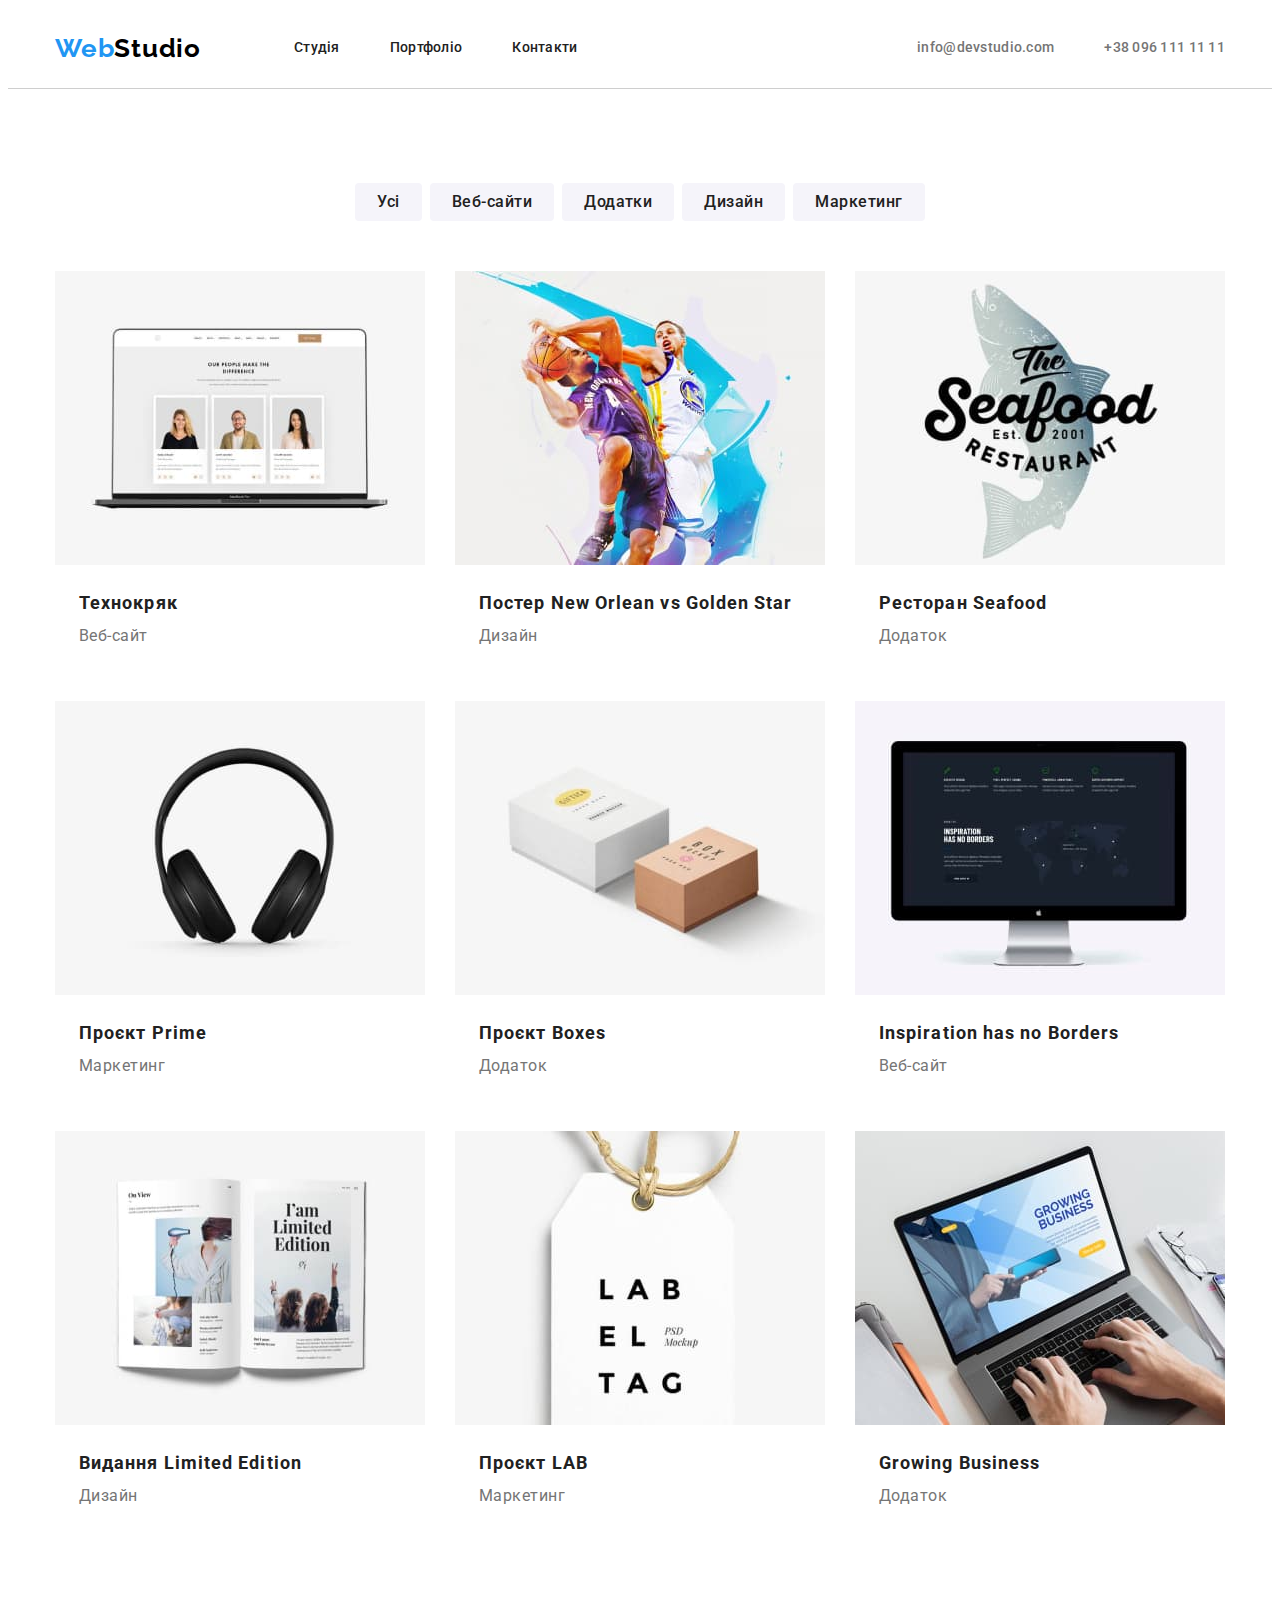
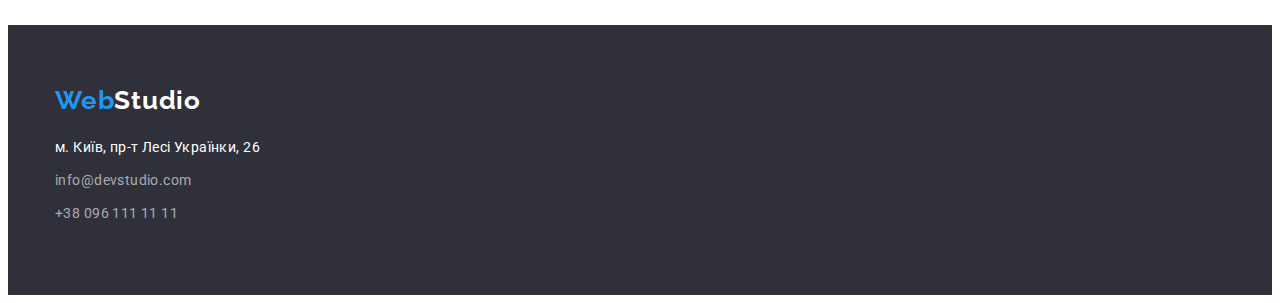
==== portfolio.html @ 45169664 "start" ====
<!DOCTYPE html>
<html lang="uk">
  <head>
    <meta charset="UTF-8" />
    <meta name="description" content="Портфоліо" />
    <link rel="preconnect" href="https://fonts.googleapis.com" />
    <link rel="preconnect" href="https://fonts.gstatic.com" crossorigin />
    <link href="https://fonts.googleapis.com/css2?family=Raleway:wght@700&family=Roboto:wght@400;500;700;900&display=swap" rel="stylesheet" />
    <link
      rel="stylesheet"
      href="https://cdnjs.cloudflare.com/ajax/libs/modern-normalize/1.1.0/modern-normalize.min.css"
      integrity="sha512-wpPYUAdjBVSE4KJnH1VR1HeZfpl1ub8YT/NKx4PuQ5NmX2tKuGu6U/JRp5y+Y8XG2tV+wKQpNHVUX03MfMFn9Q=="
      crossorigin="anonymous"
      referrerpolicy="no-referrer"
    />

    <link href="css/styles.css" rel="stylesheet" />
    <title>Портфоліо</title>
  </head>
  <body>
    <header class="profile">
      <div class="container header">
        <nav class="nav-box">
          <a class="logo" href="./index.html"> Web<span class="remark">Studio</span> </a>
          <ul class="list-head list">
            <li class="li-nav-head"><a class="link nav-head" href="./index.html">Студія</a></li>
            <li class="li-nav-head"><a class="link nav-head" href="./portfolio.html">Портфоліо</a></li>
            <li class="li-nav-head"><a class="link nav-head" href="#">Контакти</a></li>
          </ul>
        </nav>
        <ul class="list-contact list">
          <li class="li-nav-contact"><a class="link contacts" href="mailto:info@devstudio.com">info@devstudio.com</a></li>
          <li class="li-nav-contact"><a class="link contacts" href="tel:+380961111111"> +38 096 111 11 11 </a></li>
        </ul>
      </div>
    </header>

    <main>
      <section class="section">
        <div class="container">
          <h1 class="visually-hidden">Портфоліо</h1>
          <ul class="list-one list">
            <li class="btn-list"><button class="btn" type="button">Усі</button></li>
            <li class="btn-list"><button class="btn" type="button">Веб-сайти</button></li>
            <li class="btn-list"><button class="btn" type="button">Додатки</button></li>
            <li class="btn-list"><button class="btn" type="button">Дизайн</button></li>
            <li class="btn-list"><button class="btn" type="button">Маркетинг</button></li>
          </ul>
          <ul class="list-two list">
            <li class="container-li">
              <img src="./images/technocrack.jpg" alt="Ноутбук" width="370" />
              <div class="img-box">
                <h3 class="name">Технокряк</h3>
                <p class="type">Веб-сайт</p>
              </div>
            </li>
            <li class="container-li">
              <img src="./images/novsgs.jpg" alt="Баскет-лого" width="370" />
              <div class="img-box">
                <h3 class="name">Постер New Orlean vs Golden Star</h3>
                <p class="type">Дизайн</p>
              </div>
            </li>
            <li class="container-li">
              <img src="./images/seafood.jpg" alt="Риба-лого" width="370" />
              <div class="img-box">
                <h3 class="name">Ресторан Seafood</h3>
                <p class="type">Додаток</p>
              </div>
            </li>
            <li class="container-li">
              <img src="./images/earphones.jpg" alt="Навушники" width="370" />
              <div class="img-box">
                <h3 class="name">Проєкт Prime</h3>
                <p class="type">Маркетинг</p>
              </div>
            </li>
            <li class="container-li">
              <img src="./images/boxes.jpg" alt="Коробки" width="370" />
              <div class="img-box">
                <h3 class="name">Проєкт Boxes</h3>
                <p class="type">Додаток</p>
              </div>
            </li>
            <li class="container-li">
              <img src="./images/noborders.jpg" alt="Моноблок" width="370" />
              <div class="img-box">
                <h3 class="name">Inspiration has no Borders</h3>
                <p class="type">Веб-сайт</p>
              </div>
            </li>
            <li class="container-li">
              <img src="./images/limitededition.jpg" alt="Лімітовані журнали" width="370" />
              <div class="img-box">
                <h3 class="name">Видання Limited Edition</h3>
                <p class="type">Дизайн</p>
              </div>
            </li>
            <li class="container-li">
              <img src="./images/lab.jpg" alt="Бирка лаб" width="370" />
              <div class="img-box">
                <h3 class="name">Проєкт LAB</h3>
                <p class="type">Маркетинг</p>
              </div>
            </li>
            <li class="container-li">
              <img src="./images/growingbussiness.jpg" alt="Лептоп" width="370" />
              <div class="img-box">
                <h3 class="name">Growing Business</h3>
                <p class="type">Додаток</p>
              </div>
            </li>
          </ul>
        </div>
      </section>
    </main>

    <footer class="underground">
      <div class="container">
        <a href="./index.html" class="logo">Web<span class="remark-footer">Studio</span></a>
        <address>
          <ul class="list footer-box">
            <li class="footer-address">
              <a class="map" href="https://goo.gl/maps/CPtrU1FHBa2aNyZL9" target="_blank" rel="noopener noreferrer nofollow">м. Київ, пр-т Лесі Українки, 26</a>
            </li>
            <li class="footer-address"><a class="contacts-footer" href="mailto:info@devstudio.com">info@devstudio.com</a></li>
            <li class="footer-address"><a class="contacts-footer" href="tel:+380961111111"> +38 096 111 11 11 </a></li>
          </ul>
        </address>
      </div>
    </footer>
  </body>
</html>
---- css/styles.css ----
body {
    font-family: 'Roboto', sans-serif;
}

*,
*::before,
*::after {
    box-sizing: border-box;
}

:root {
    --logo-color: #2196F3;
    --logo-color-header: #000000;
    --logo-color-footer: #FFFFFF;
    --link-color: #212121;
    --contacts-color: #757575;
    --background-tablo-color: #2F303A;
    --background-team-color: #F5F4FA;
    --border-container-color: #EEEEEE;
    --contacts-footer-color: rgba(255, 255, 255, 0.6);
    --box-shadow-button: rgba(0, 0, 0, 0.15);
    --portrait-shd-one: rgba(0, 0, 0, 0.12);
    --portrait-shd-two: rgba(0, 0, 0, 0.14);
    --portrait-shd-three: rgba(0, 0, 0, 0.2);
    --btn-shd-one: rgba(0, 0, 0, 0.1);
    --btn-shd-two: rgba(0, 0, 0, 0.08);

}

p,
h1,
h2,
h3,
h4,
h5,
h6 {
    margin: 0;
}

ul,
ol {
    margin: 0;
    padding-left: 0;
}

.visually-hidden {
    position: absolute;
    white-space: nowrap;
    width: 1px;
    height: 1px;
    overflow: hidden;
    border: 0;
    padding: 0;
    clip: rect(0 0 0 0);
    clip-path: inset(50%);
    margin: -1px;
}

.list-head,
.list-contact {
    font-weight: 500;
    font-size: 14px;
    line-height: 1.14;
    letter-spacing: 0.02em;
}

.list-contact {
    display: flex;
    align-items: center;
    margin-left: auto;
}

.li-nav-contact:not(:last-child) {
    margin-right: 50px;
}

.link {
    font-family: 'Roboto', sans-serif;
    text-decoration: none;
    color: var(--link-color);
    padding: 32px 0;
    display: block;
}

.link:hover,
.link:focus {
    font-family: 'Roboto', sans-serif;
    font-weight: 500;
    font-size: 14px;
    line-height: 1.14;
    letter-spacing: 0.02em;
    color: var(--logo-color);
}

.list {
    list-style: none;
    padding: 0;
}

.list-head {
    display: flex;
    margin-left: 93px;

}

.li-nav-head {
    margin-right: 50px;
}

.li-nav-head:last-child {
    margin-right: 0;
}

.container {

    width: 1200px;
    margin: 0 auto;
    padding-left: 15px;
    padding-right: 15px;

}

.header {
    display: flex;
}

.profile {
    background-color: var(--logo-color-footer);
    border-bottom: 1px solid #cecece
}

.nav-box {
    display: flex;
    align-items: center;
}

.nav-head {
    display: block;
    padding-top: 32px;
    padding-bottom: 32px;
    color: var(--link-color);
}

.logo {
    font-family: 'Raleway', sans-serif;
    font-weight: 700;
    font-size: 26px;
    line-height: 1.19;
    letter-spacing: 0.03em;
    color: var(--logo-color);
    cursor: pointer;
    text-decoration: none;
}

.remark {
    color: var(--logo-color-header);
}

.remark-footer {
    color: var(--logo-color-footer);
    display: inline-block;
    margin-bottom: 20px;
}





.contacts {
    font-weight: 500;
    font-size: 14px;
    line-height: 1.14;
    letter-spacing: 0.02em;
    color: var(--contacts-color);
    text-decoration: none;
    display: block;
    padding: 32px 0;


}

.contacts:hover,
.contacts:focus {
    color: var(--logo-color);
}

.hero {
    text-align: center;
    padding: 200px 0;
    color: var(--logo-color-footer);
    background: var(--background-tablo-color);
}

.slogan {
    font-weight: 900;
    font-size: 44px;
    line-height: 1.36;
    letter-spacing: 0.06em;
    text-transform: uppercase;
    color: var(--logo-color-footer);
    width: 696px;
    margin: 0 auto 30px auto;
}

.button {
    font-family: 'Roboto',
        sans-serif;
    background: var(--logo-color);
    box-shadow: 0px 4px 4px var(--box-shadow-button);
    border-radius: 4px;
    border: 0;
    cursor: pointer;
    font-weight: 700;
    font-size: 16px;
    line-height: 1.875;
    letter-spacing: 0.06em;
    width: 216px;
    display: inline-block;
    padding-bottom: 10px;
    padding-top: 10px;
    color: var(--logo-color-footer);
}

.button:hover,
.button:focus {
    background: var(--logo-color);
    box-shadow: 0px 4px 4px var(--box-shadow-button);
    border-radius: 4px;
    border: 0;
    cursor: pointer;
}

.description-box {
    width: 270px;
}

.chapter {
    font-weight: 700;
    line-height: 1.14;
    font-size: 14px;
    letter-spacing: 0.03em;
    text-transform: uppercase;
    color: var(--link-color);
    margin-top: 0;
    margin-bottom: 10px;
}

.description {

    line-height: 1.71;
    font-size: 14px;
    letter-spacing: 0.03em;
    color: var(--contacts-color);
    min-width: 270px;
    margin-top: 0;
    margin-bottom: 0;
}

.work {
    font-weight: 700;
    font-size: 36px;
    line-height: 1.16;
    text-align: center;
    letter-spacing: 0.03em;
    margin-bottom: 50px;
    color: var(--link-color);
    margin-top: 0;
}

.team {
    background: var(--background-team-color);
    padding-top: 94px;
    padding-bottom: 94px;
}


.worker {
    font-weight: 700;
    font-size: 36px;
    line-height: 1.16;
    text-align: center;
    letter-spacing: 0.03em;
    color: var(--link-color);
    margin: 94px 0 50px;
}

.portrait {
    background: var(--logo-color-footer);
    box-shadow: 0px 1px 3px var(--portrait-shd-one),
        0px 1px 1px var(--portrait-shd-two),
        0px 2px 1px var(--portrait-shd-three);
    border-radius: 0px 0px 4px 4px;
}

.portrait-box {
    padding: 30px 0;
}

.flex-container {
    display: flex;
    justify-content: space-between;
}

.names {

    font-weight: 500;
    font-size: 16px;
    line-height: 1.18;
    text-align: center;
    letter-spacing: 0.03em;
    color: var(--link-color);
    margin-bottom: 10px;
    margin-top: 0;
}

.job {
    font-size: 16px;
    line-height: 1.18;
    text-align: center;
    letter-spacing: 0.03em;
    color: var(--contacts-color);
    margin-top: 0;
    margin-bottom: 0;
}

.underground {
    background: var(--background-tablo-color);
    padding-top: 60px;
    padding-bottom: 60px;
}

.footer-address {
    margin-bottom: 9px;
}

.footer-address:last-child {
    margin-bottom: 0;
}

.btn-list:not(:last-child) {
    margin-right: 8px;
}

.map {
    font-style: normal;
    font-family: 'Roboto', sans-serif;
    font-size: 14px;
    line-height: 1.71;
    letter-spacing: 0.03em;
    color: var(--logo-color-footer);
    text-decoration: none;
}

.contacts-footer {
    font-style: normal;
    font-family: 'Roboto', sans-serif;
    font-size: 14px;
    line-height: 1.71;
    letter-spacing: 0.03em;
    color: var(--contacts-footer-color);
    text-decoration: none;
    margin-bottom: 9px;
    display: block;
}

.section-main {
    padding-top: 94px;
}

.section {
    padding-top: 94px;
    padding-bottom: 94px;
}

.list-one {
    display: flex;
    justify-content: center;
    margin-bottom: 50px;
}

.list-two {
    display: flex;
    justify-content: space-between;
    flex-wrap: wrap;
}

.btn {
    font-family: 'Roboto', sans-serif;
    background: var(--background-team-color);
    border-radius: 4px;
    border: 0;
    cursor: pointer;
    font-weight: 500;
    font-size: 16px;
    line-height: 1.625;
    text-align: center;
    letter-spacing: 0.03em;
    color: var(--link-color);
    display: block;
    padding: 6px 22px;
}

.btn:hover,
.btn:focus {
    background: var(--logo-color);
    border-radius: 4px;
    box-shadow: 0px 3px 1px var(--btn-shd-one),
        0px 1px 2px var(--btn-shd-two),
        0px 2px 2px var(--portrait-shd-one);
    font-weight: 500;
    font-size: 16px;
    line-height: 1.625;
    text-align: center;
    letter-spacing: 0.03em;
    color: var(--logo-color-footer);
}

.name {
    font-family: 'Roboto',
        sans-serif;
    font-weight: 700;
    font-size: 18px;
    line-height: 2;
    letter-spacing: 0.06em;
    color: var(--link-color);
}

.type {
    font-family: 'Roboto',
        sans-serif;
    font-size: 16px;
    line-height: 1.875;
    letter-spacing: 0.03em;
    color: var(--contacts-color);
}

.img-box {
    padding: 20px 24px;
    border-bottom: 1px solid var(--borderCardPortfolio);
    border-left: 1px solid var(--borderCardPortfolio);
    border-right: 1px solid var(--borderCardPortfolio);
}

.container-li {
    background: var(--logo-color-footer);
    width: 370px;
}

.container-li:not(:nth-last-child(-n+3)) {
    margin-bottom: 30px;
}

img {
    display: block;
    max-width: 100%;
    height: auto;
}
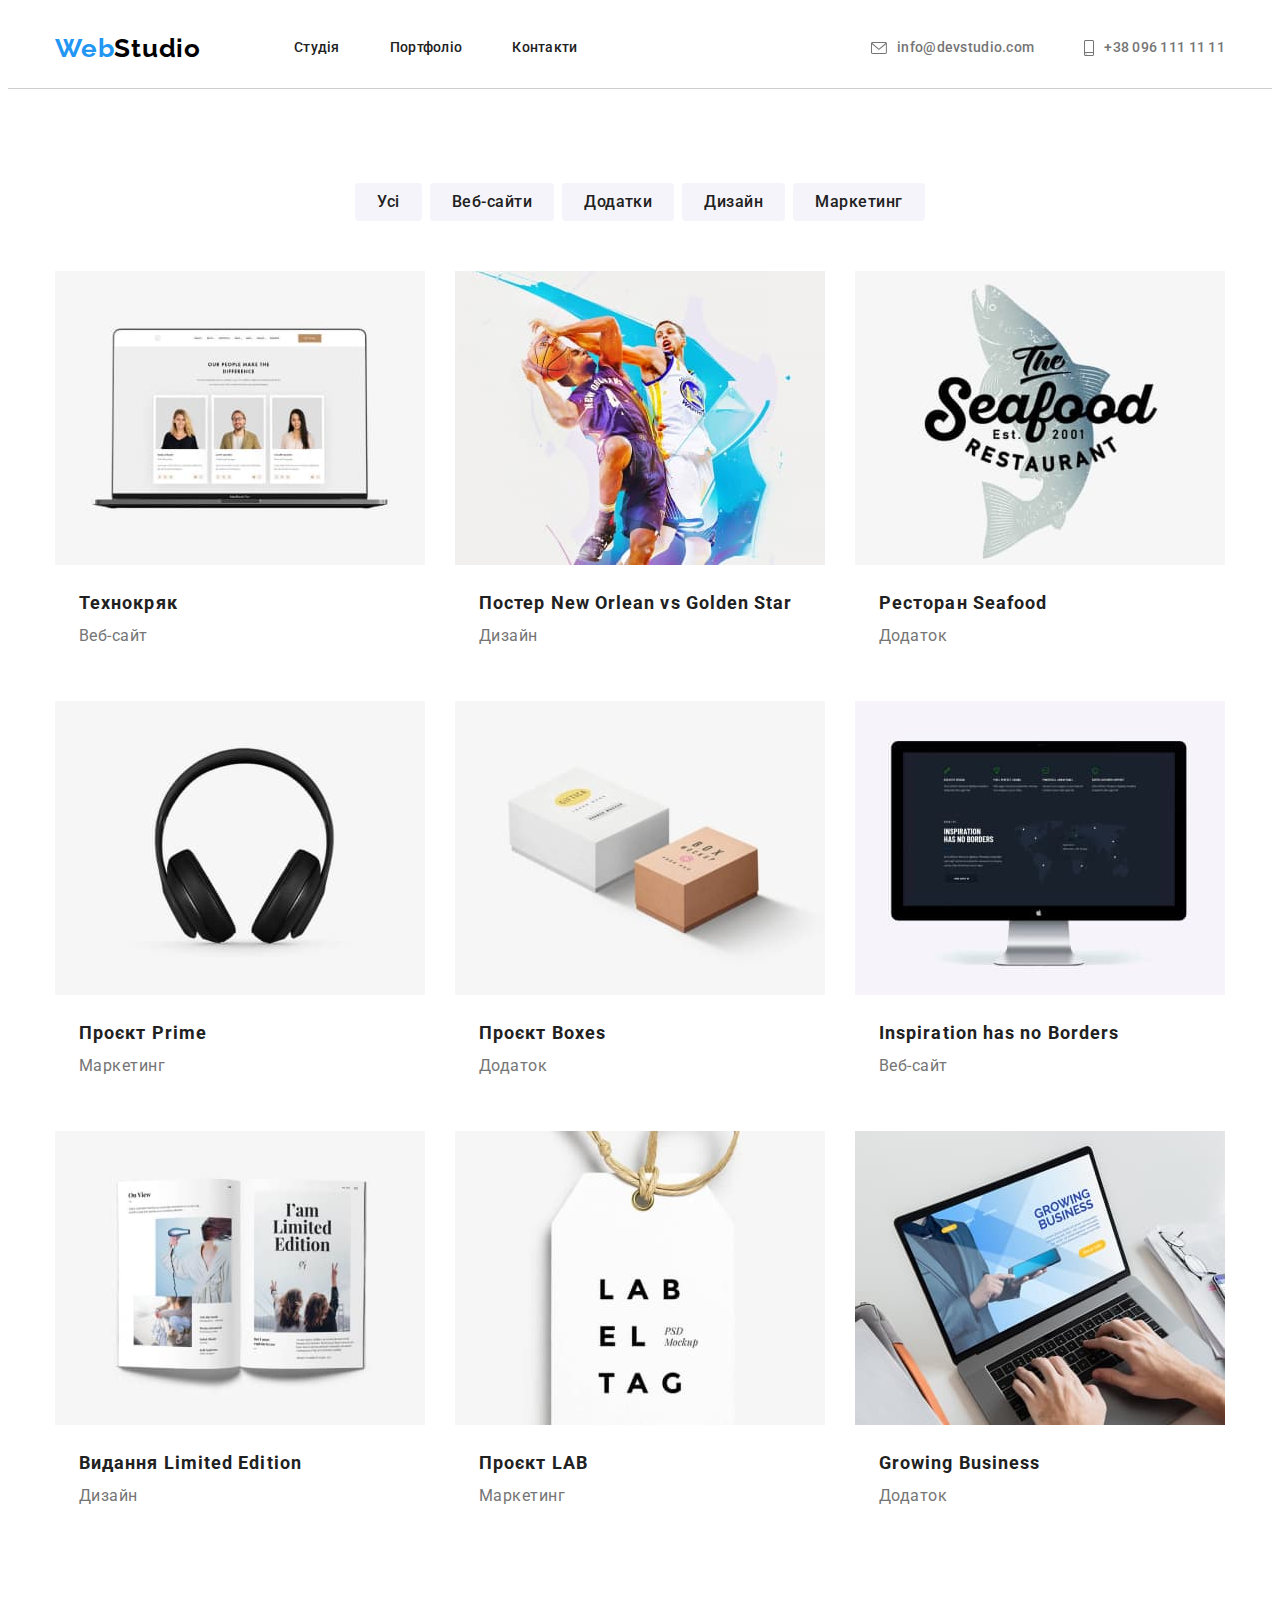
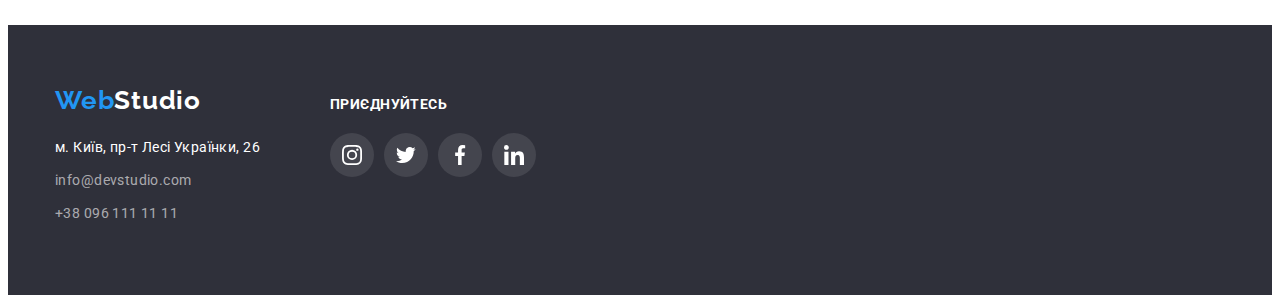
==== commit 8236ffae: "Fix#1" ====
--- a/portfolio.html
+++ b/portfolio.html
@@ -29,8 +29,21 @@
           </ul>
         </nav>
         <ul class="list-contact list">
-          <li class="li-nav-contact"><a class="link contacts" href="mailto:info@devstudio.com">info@devstudio.com</a></li>
-          <li class="li-nav-contact"><a class="link contacts" href="tel:+380961111111"> +38 096 111 11 11 </a></li>
+          <li class="li-nav-contact">
+            <a class="link contacts" href="mailto:info@devstudio.com"
+              ><svg class="contact-icon" width="16" height="12">
+                <use href="./images/icons.svg#icon-envelope"></use></svg
+              >info@devstudio.com</a
+            >
+          </li>
+          <li class="li-nav-contact">
+            <a class="link contacts" href="tel:+380961111111"
+              ><svg class="contact-icon" width="10" height="16">
+                <use href="./images/icons.svg#icon-smartphone"></use>
+              </svg>
+              +38 096 111 11 11
+            </a>
+          </li>
         </ul>
       </div>
     </header>
@@ -116,17 +129,52 @@
     </main>
 
     <footer class="underground">
-      <div class="container">
-        <a href="./index.html" class="logo">Web<span class="remark-footer">Studio</span></a>
-        <address>
-          <ul class="list footer-box">
-            <li class="footer-address">
-              <a class="map" href="https://goo.gl/maps/CPtrU1FHBa2aNyZL9" target="_blank" rel="noopener noreferrer nofollow">м. Київ, пр-т Лесі Українки, 26</a>
+      <div class="container aside">
+        <div>
+          <a href="./index.html" class="logo">Web<span class="remark-footer">Studio</span></a>
+          <address>
+            <ul class="list footer-box">
+              <li class="footer-address">
+                <a class="map" href="https://goo.gl/maps/CPtrU1FHBa2aNyZL9" target="_blank" rel="noopener noreferrer nofollow">м. Київ, пр-т Лесі Українки, 26</a>
+              </li>
+              <li class="footer-address"><a class="contacts-footer" href="mailto:info@devstudio.com">info@devstudio.com</a></li>
+              <li class="footer-address"><a class="contacts-footer" href="tel:+380961111111"> +38 096 111 11 11 </a></li>
+            </ul>
+          </address>
+        </div>
+        <div class="social-media">
+          <p>Приєднуйтесь</p>
+          <ul class="media-list">
+            <li>
+              <a href="" class="media-link">
+                <svg class="footer-icon" width="20px" height="20">
+                  <use href="./images/icons.svg#icon-instagram"></use>
+                </svg>
+              </a>
             </li>
-            <li class="footer-address"><a class="contacts-footer" href="mailto:info@devstudio.com">info@devstudio.com</a></li>
-            <li class="footer-address"><a class="contacts-footer" href="tel:+380961111111"> +38 096 111 11 11 </a></li>
+            <li>
+              <a href="" class="media-link">
+                <svg class="footer-icon" width="20px" height="20">
+                  <use href="./images/icons.svg#icon-twitter"></use>
+                </svg>
+              </a>
+            </li>
+            <li>
+              <a href="" class="media-link">
+                <svg class="footer-icon" width="20px" height="20">
+                  <use href="./images/icons.svg#icon-facebook"></use>
+                </svg>
+              </a>
+            </li>
+            <li>
+              <a href="" class="media-link">
+                <svg class="footer-icon" width="20px" height="20">
+                  <use href="./images/icons.svg#icon-linkedin"></use>
+                </svg>
+              </a>
+            </li>
           </ul>
-        </address>
+        </div>
       </div>
     </footer>
   </body>
--- a/css/styles.css
+++ b/css/styles.css
@@ -24,7 +24,7 @@
     --portrait-shd-three: rgba(0, 0, 0, 0.2);
     --btn-shd-one: rgba(0, 0, 0, 0.1);
     --btn-shd-two: rgba(0, 0, 0, 0.08);
-
+    --icon-color: #AFB1B8;
 }
 
 p,
@@ -39,8 +39,14 @@
 
 ul,
 ol {
+    list-style: none;
     margin: 0;
     padding-left: 0;
+}
+
+a {
+    text-decoration: none;
+    color: inherit;
 }
 
 .visually-hidden {
@@ -70,6 +76,12 @@
     margin-left: auto;
 }
 
+
+.contact-icon {
+    fill: var(--contacts-color);
+    margin-right: 10px;
+}
+
 .li-nav-contact:not(:last-child) {
     margin-right: 50px;
 }
@@ -173,8 +185,9 @@
     letter-spacing: 0.02em;
     color: var(--contacts-color);
     text-decoration: none;
-    display: block;
+    display: inline-flex;
     padding: 32px 0;
+    align-items: center;
 
 
 }
@@ -184,11 +197,31 @@
     color: var(--logo-color);
 }
 
+.contacts:hover svg {
+    fill: var(--logo-color);
+}
+
+.contacts:focus svg {
+    fill: var(--logo-color);
+}
+
 .hero {
     text-align: center;
     padding: 200px 0;
     color: var(--logo-color-footer);
     background: var(--background-tablo-color);
+    max-width: 1600px;
+    display: block;
+    margin: auto;
+}
+
+.bg-hero {
+    background-image: linear-gradient(to right,
+            rgba(47, 48, 58, 0.4),
+            rgba(47, 48, 58, 0.4)),
+        url(../images/hero.jpg);
+    background-repeat: no-repeat;
+    background-position: center;
 }
 
 .slogan {
@@ -232,9 +265,38 @@
 
 .description-box {
     width: 270px;
-}
-
-.chapter {
+
+}
+
+.description-box::before {
+    content: '';
+    display: block;
+    margin-bottom: 30px;
+    height: 120px;
+    border-radius: 4px;
+
+    background-repeat: no-repeat;
+    background-color: var(--background-team-color);
+    background-position: center;
+}
+
+.description-box.icon-antenna-1::before {
+    background-image: url(../images/1_antenna.svg);
+}
+
+.description-box.icon-clock-1::before {
+    background-image: url(../images/2_clock.svg);
+}
+
+.description-box.icon-diagram-1::before {
+    background-image: url(../images/3_diagram.svg);
+}
+
+.description-box.icon-astronaut-1::before {
+    background-image: url(../images/4_astronaut.svg);
+}
+
+.description-box .chapter {
     font-weight: 700;
     line-height: 1.14;
     font-size: 14px;
@@ -292,13 +354,30 @@
     border-radius: 0px 0px 4px 4px;
 }
 
+.portrait h3 {
+    margin-bottom: 10px;
+}
+
+.portrait p {
+    margin-bottom: 16px;
+}
+
 .portrait-box {
-    padding: 30px 0;
+    padding: 30px 32px;
+    justify-content: center;
 }
 
 .flex-container {
     display: flex;
     justify-content: space-between;
+}
+
+.social-list {
+    display: flex;
+}
+
+.social-list li+li {
+    margin-left: 10px;
 }
 
 .names {
@@ -321,6 +400,58 @@
     color: var(--contacts-color);
     margin-top: 0;
     margin-bottom: 0;
+}
+
+/*section clients*/
+
+.client-list {
+    display: flex;
+    justify-content: center;
+}
+
+.clients h2 {
+    text-align: center;
+    font-weight: bold;
+    font-size: 36px;
+    line-height: 1.2;
+    text-align: center;
+    letter-spacing: 0.03em;
+    margin-bottom: 50px;
+}
+
+.client-link {
+    display: flex;
+    justify-content: center;
+    align-items: center;
+    width: 170px;
+    height: 92px;
+    border-radius: 4%;
+    border: 1px solid var(--icon-color);
+    background: rgba(255, 255, 255, 0.1);
+}
+
+.client-link:hover,
+.client-link:focus {
+    border-color: var(--logo-color);
+}
+
+.client-link:hover svg,
+.client-link:focus svg {
+    fill: var(--logo-color);
+}
+
+.client-list li+li {
+    margin-left: 30px;
+}
+
+.client-icon {
+    fill: var(--icon-color);
+}
+
+/* end section clients */
+.aside {
+    display: flex;
+    align-items: baseline;
 }
 
 .underground {
@@ -362,6 +493,61 @@
     margin-bottom: 9px;
     display: block;
 }
+
+/* social links*/
+
+
+.social-media {
+    margin-left: 70px;
+}
+
+.social-media p {
+    font-weight: bold;
+    font-size: 14px;
+    line-height: 1.2;
+    letter-spacing: 0.03em;
+    text-transform: uppercase;
+    margin-bottom: 20px;
+    color: var(--logo-color-footer);
+}
+
+.media-list {
+    display: flex;
+}
+
+.media-list li+li {
+    margin-left: 10px;
+}
+
+.media-icon {
+    fill: var(--icon-color);
+}
+
+.footer-icon {
+    fill: var(--logo-color-footer);
+}
+
+.media-link {
+    display: inline-flex;
+    justify-content: center;
+    align-items: center;
+    width: 44px;
+    height: 44px;
+    border-radius: 50%;
+    background: rgba(255, 255, 255, 0.1);
+}
+
+.media-link:hover,
+.media-link:focus {
+    background-color: var(--logo-color);
+}
+
+.media-link:hover svg,
+.media-link:focus svg {
+    fill: var(--logo-color-footer);
+}
+
+/* end social links*/
 
 .section-main {
     padding-top: 94px;
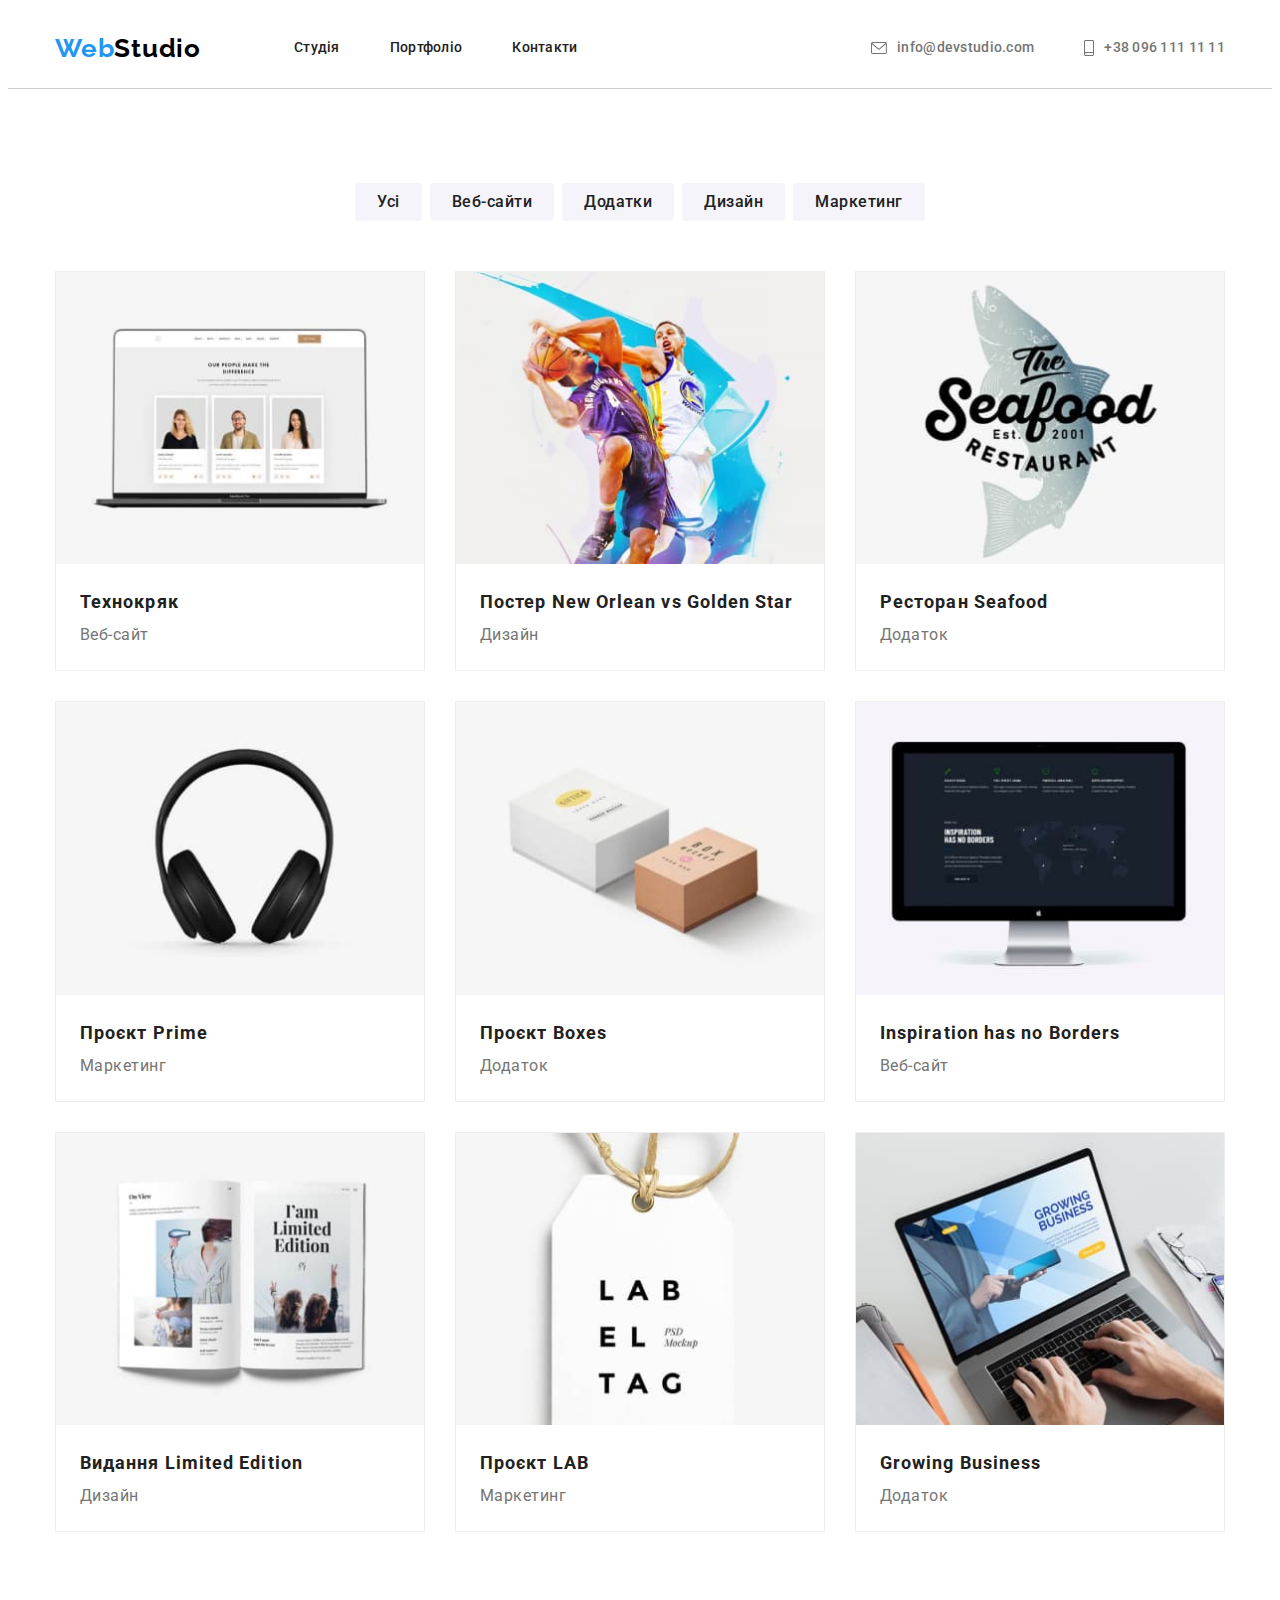
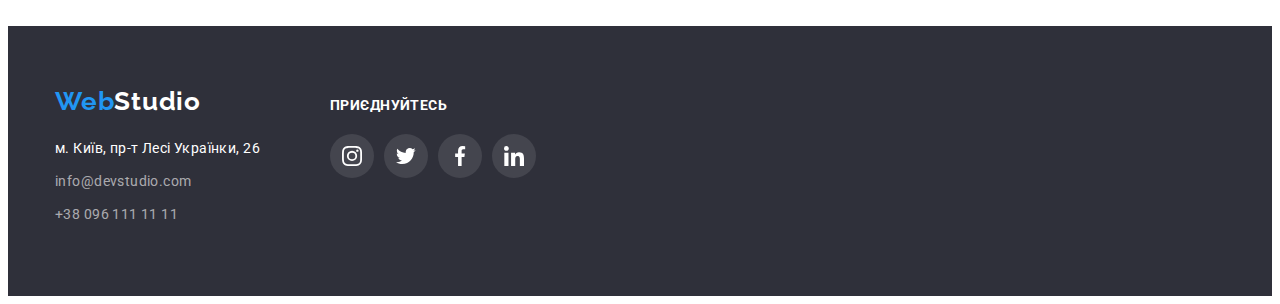
==== commit b1801186: "fix#2" ====
--- a/portfolio.html
+++ b/portfolio.html
@@ -61,67 +61,85 @@
           </ul>
           <ul class="list-two list">
             <li class="container-li">
-              <img src="./images/technocrack.jpg" alt="Ноутбук" width="370" />
-              <div class="img-box">
-                <h3 class="name">Технокряк</h3>
-                <p class="type">Веб-сайт</p>
-              </div>
+              <a href="" class="example">
+                <img src="./images/technocrack.jpg" alt="Ноутбук" width="370" />
+                <div class="img-box">
+                  <h3 class="name">Технокряк</h3>
+                  <p class="type">Веб-сайт</p>
+                </div></a
+              >
             </li>
             <li class="container-li">
-              <img src="./images/novsgs.jpg" alt="Баскет-лого" width="370" />
-              <div class="img-box">
-                <h3 class="name">Постер New Orlean vs Golden Star</h3>
-                <p class="type">Дизайн</p>
-              </div>
+              <a href="" class="example">
+                <img src="./images/novsgs.jpg" alt="Баскет-лого" width="370" />
+                <div class="img-box">
+                  <h3 class="name">Постер New Orlean vs Golden Star</h3>
+                  <p class="type">Дизайн</p>
+                </div></a
+              >
             </li>
             <li class="container-li">
-              <img src="./images/seafood.jpg" alt="Риба-лого" width="370" />
-              <div class="img-box">
-                <h3 class="name">Ресторан Seafood</h3>
-                <p class="type">Додаток</p>
-              </div>
+              <a href="" class="example">
+                <img src="./images/seafood.jpg" alt="Риба-лого" width="370" />
+                <div class="img-box">
+                  <h3 class="name">Ресторан Seafood</h3>
+                  <p class="type">Додаток</p>
+                </div></a
+              >
             </li>
             <li class="container-li">
-              <img src="./images/earphones.jpg" alt="Навушники" width="370" />
-              <div class="img-box">
-                <h3 class="name">Проєкт Prime</h3>
-                <p class="type">Маркетинг</p>
-              </div>
+              <a href="" class="example">
+                <img src="./images/earphones.jpg" alt="Навушники" width="370" />
+                <div class="img-box">
+                  <h3 class="name">Проєкт Prime</h3>
+                  <p class="type">Маркетинг</p>
+                </div></a
+              >
             </li>
             <li class="container-li">
-              <img src="./images/boxes.jpg" alt="Коробки" width="370" />
-              <div class="img-box">
-                <h3 class="name">Проєкт Boxes</h3>
-                <p class="type">Додаток</p>
-              </div>
+              <a href="" class="example">
+                <img src="./images/boxes.jpg" alt="Коробки" width="370" />
+                <div class="img-box">
+                  <h3 class="name">Проєкт Boxes</h3>
+                  <p class="type">Додаток</p>
+                </div></a
+              >
             </li>
             <li class="container-li">
-              <img src="./images/noborders.jpg" alt="Моноблок" width="370" />
-              <div class="img-box">
-                <h3 class="name">Inspiration has no Borders</h3>
-                <p class="type">Веб-сайт</p>
-              </div>
+              <a href="" class="example">
+                <img src="./images/noborders.jpg" alt="Моноблок" width="370" />
+                <div class="img-box">
+                  <h3 class="name">Inspiration has no Borders</h3>
+                  <p class="type">Веб-сайт</p>
+                </div></a
+              >
             </li>
             <li class="container-li">
-              <img src="./images/limitededition.jpg" alt="Лімітовані журнали" width="370" />
-              <div class="img-box">
-                <h3 class="name">Видання Limited Edition</h3>
-                <p class="type">Дизайн</p>
-              </div>
+              <a href="" class="example">
+                <img src="./images/limitededition.jpg" alt="Лімітовані журнали" width="370" />
+                <div class="img-box">
+                  <h3 class="name">Видання Limited Edition</h3>
+                  <p class="type">Дизайн</p>
+                </div></a
+              >
             </li>
             <li class="container-li">
-              <img src="./images/lab.jpg" alt="Бирка лаб" width="370" />
-              <div class="img-box">
-                <h3 class="name">Проєкт LAB</h3>
-                <p class="type">Маркетинг</p>
-              </div>
+              <a href="" class="example">
+                <img src="./images/lab.jpg" alt="Бирка лаб" width="370" />
+                <div class="img-box">
+                  <h3 class="name">Проєкт LAB</h3>
+                  <p class="type">Маркетинг</p>
+                </div></a
+              >
             </li>
             <li class="container-li">
-              <img src="./images/growingbussiness.jpg" alt="Лептоп" width="370" />
-              <div class="img-box">
-                <h3 class="name">Growing Business</h3>
-                <p class="type">Додаток</p>
-              </div>
+              <a href="" class="example">
+                <img src="./images/growingbussiness.jpg" alt="Лептоп" width="370" />
+                <div class="img-box">
+                  <h3 class="name">Growing Business</h3>
+                  <p class="type">Додаток</p>
+                </div></a
+              >
             </li>
           </ul>
         </div>
--- a/css/styles.css
+++ b/css/styles.css
@@ -630,10 +630,18 @@
 .container-li {
     background: var(--logo-color-footer);
     width: 370px;
+    border: 1px solid #EEEEEE;
 }
 
 .container-li:not(:nth-last-child(-n+3)) {
     margin-bottom: 30px;
+}
+
+.container-li:hover,
+.container-li:focus {
+    background: #FFFFFF;
+    border: 1px solid #EEEEEE;
+    box-shadow: 0px 1px 1px rgba(0, 0, 0, 0.12), 0px 4px 4px rgba(0, 0, 0, 0.06), 1px 4px 6px rgba(0, 0, 0, 0.16);
 }
 
 img {
